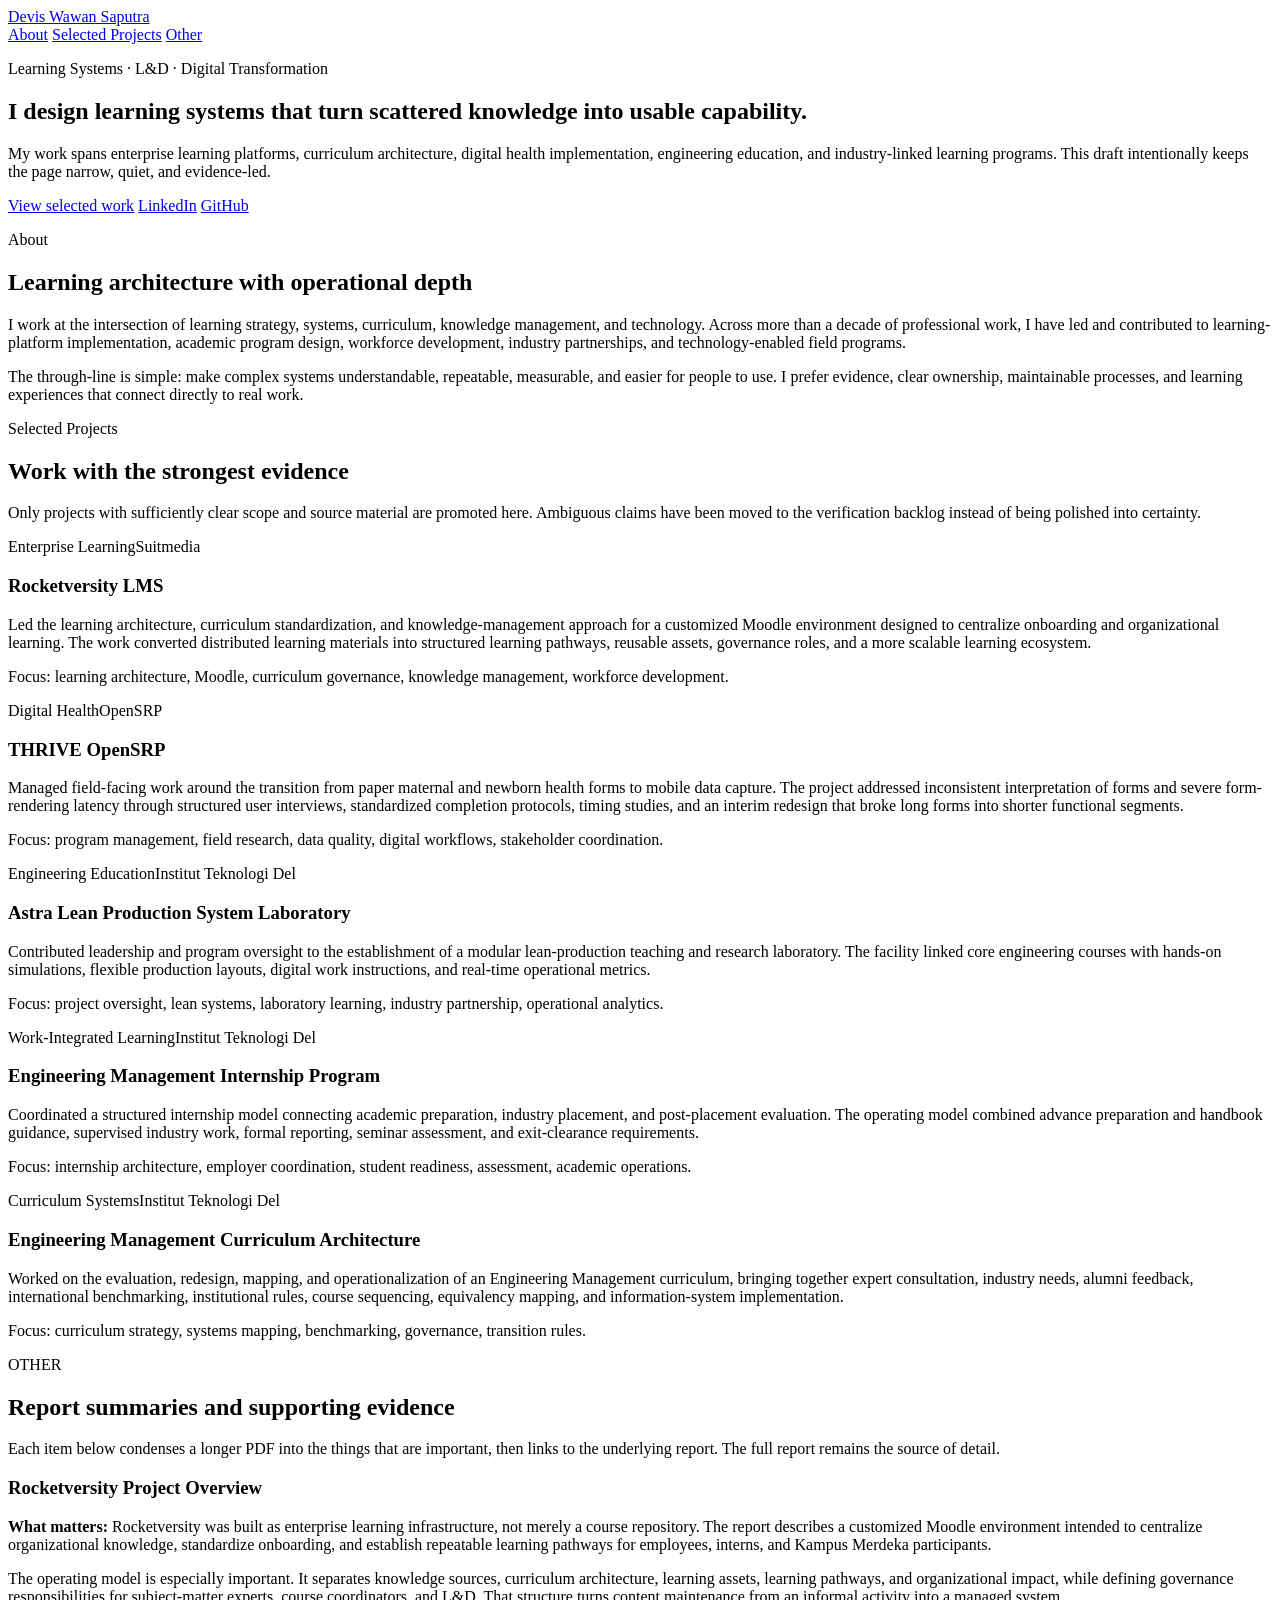
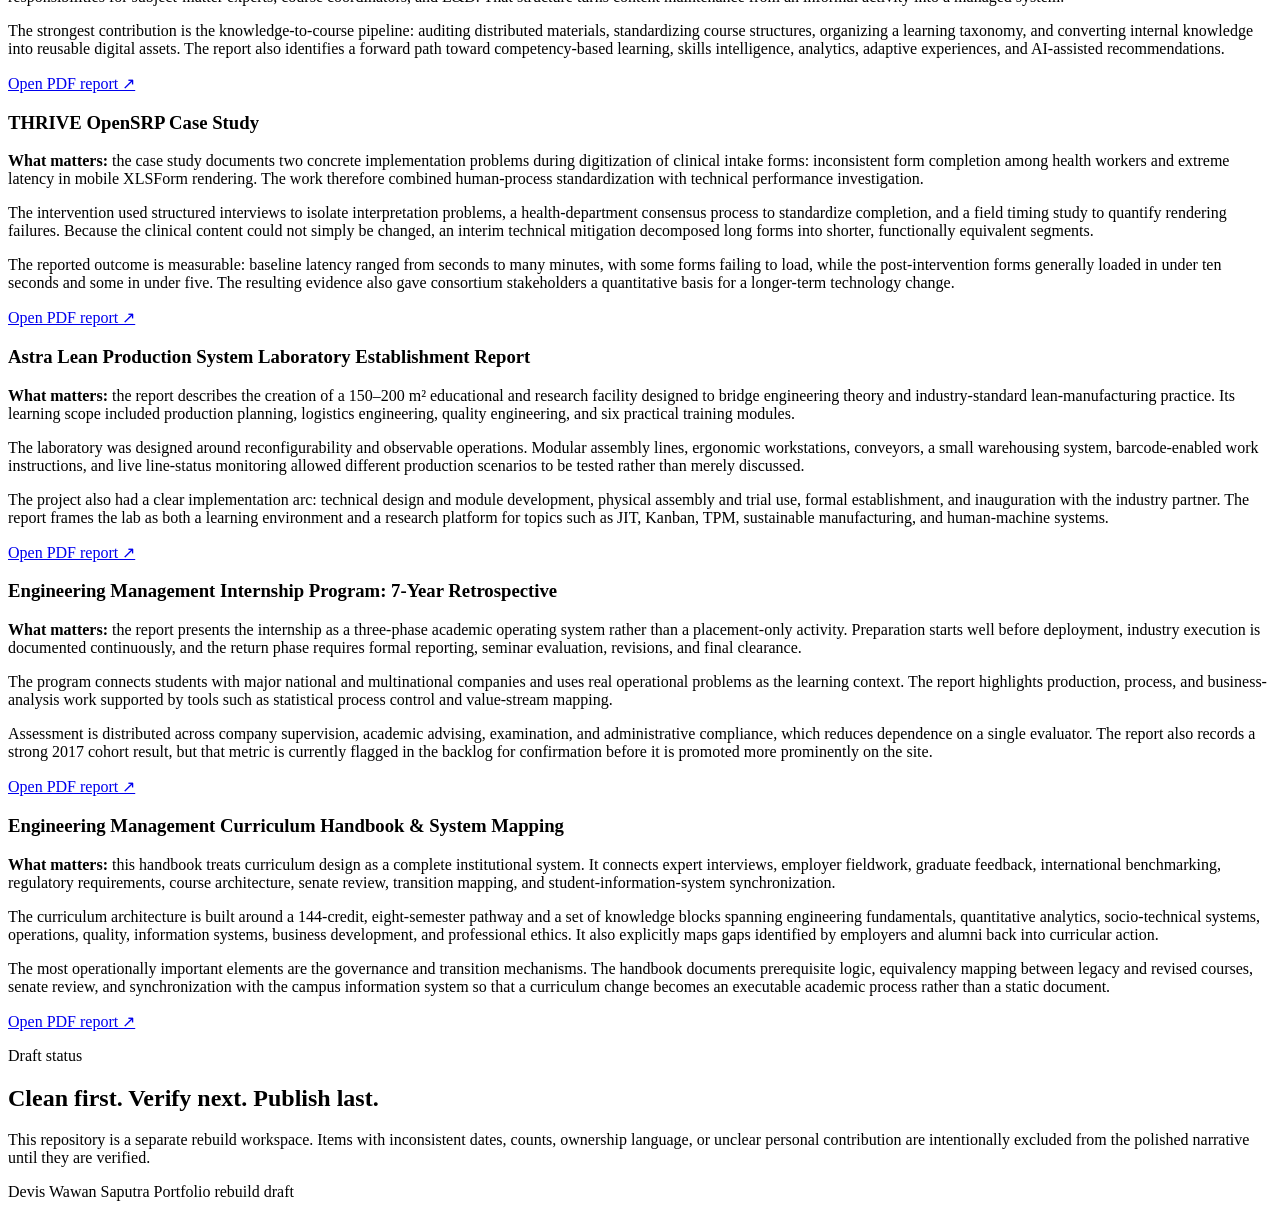
==== index.html @ 16dce96d "Build separate clean portfolio draft from Google Site" ====
<!doctype html>
<html lang="en">
<head>
  <meta charset="utf-8">
  <meta name="viewport" content="width=device-width, initial-scale=1">
  <meta name="description" content="Devis Wawan Saputra — Learning Systems, L&D, digital learning, and engineering education portfolio.">
  <title>Devis Wawan Saputra | Portfolio Draft</title>
  <link rel="stylesheet" href="styles.css">
</head>
<body>
  <header class="site-header">
    <div class="shell header-inner">
      <a class="brand" href="#top">Devis Wawan Saputra</a>
      <nav aria-label="Primary navigation">
        <a href="#about">About</a>
        <a href="#projects">Selected Projects</a>
        <a href="#other">Other</a>
      </nav>
    </div>
  </header>

  <main id="top" class="shell">
    <section class="hero" aria-labelledby="hero-title">
      <p class="eyebrow">Learning Systems · L&D · Digital Transformation</p>
      <h1 id="hero-title">I design learning systems that turn scattered knowledge into usable capability.</h1>
      <p class="lede">My work spans enterprise learning platforms, curriculum architecture, digital health implementation, engineering education, and industry-linked learning programs. This draft intentionally keeps the page narrow, quiet, and evidence-led.</p>
      <div class="actions">
        <a class="button primary" href="#projects">View selected work</a>
        <a class="button" href="https://www.linkedin.com/in/devissaputra" target="_blank" rel="noreferrer">LinkedIn</a>
        <a class="button" href="https://github.com/devissaputra" target="_blank" rel="noreferrer">GitHub</a>
      </div>
    </section>

    <section id="about" class="section" aria-labelledby="about-title">
      <div class="section-heading">
        <p class="eyebrow">About</p>
        <h2 id="about-title">Learning architecture with operational depth</h2>
      </div>
      <p>I work at the intersection of learning strategy, systems, curriculum, knowledge management, and technology. Across more than a decade of professional work, I have led and contributed to learning-platform implementation, academic program design, workforce development, industry partnerships, and technology-enabled field programs.</p>
      <p>The through-line is simple: make complex systems understandable, repeatable, measurable, and easier for people to use. I prefer evidence, clear ownership, maintainable processes, and learning experiences that connect directly to real work.</p>
    </section>

    <section id="projects" class="section" aria-labelledby="projects-title">
      <div class="section-heading">
        <p class="eyebrow">Selected Projects</p>
        <h2 id="projects-title">Work with the strongest evidence</h2>
        <p>Only projects with sufficiently clear scope and source material are promoted here. Ambiguous claims have been moved to the verification backlog instead of being polished into certainty.</p>
      </div>

      <article class="project">
        <div class="project-topline"><span>Enterprise Learning</span><span>Suitmedia</span></div>
        <h3>Rocketversity LMS</h3>
        <p>Led the learning architecture, curriculum standardization, and knowledge-management approach for a customized Moodle environment designed to centralize onboarding and organizational learning. The work converted distributed learning materials into structured learning pathways, reusable assets, governance roles, and a more scalable learning ecosystem.</p>
        <p class="project-meta">Focus: learning architecture, Moodle, curriculum governance, knowledge management, workforce development.</p>
      </article>

      <article class="project">
        <div class="project-topline"><span>Digital Health</span><span>OpenSRP</span></div>
        <h3>THRIVE OpenSRP</h3>
        <p>Managed field-facing work around the transition from paper maternal and newborn health forms to mobile data capture. The project addressed inconsistent interpretation of forms and severe form-rendering latency through structured user interviews, standardized completion protocols, timing studies, and an interim redesign that broke long forms into shorter functional segments.</p>
        <p class="project-meta">Focus: program management, field research, data quality, digital workflows, stakeholder coordination.</p>
      </article>

      <article class="project">
        <div class="project-topline"><span>Engineering Education</span><span>Institut Teknologi Del</span></div>
        <h3>Astra Lean Production System Laboratory</h3>
        <p>Contributed leadership and program oversight to the establishment of a modular lean-production teaching and research laboratory. The facility linked core engineering courses with hands-on simulations, flexible production layouts, digital work instructions, and real-time operational metrics.</p>
        <p class="project-meta">Focus: project oversight, lean systems, laboratory learning, industry partnership, operational analytics.</p>
      </article>

      <article class="project">
        <div class="project-topline"><span>Work-Integrated Learning</span><span>Institut Teknologi Del</span></div>
        <h3>Engineering Management Internship Program</h3>
        <p>Coordinated a structured internship model connecting academic preparation, industry placement, and post-placement evaluation. The operating model combined advance preparation and handbook guidance, supervised industry work, formal reporting, seminar assessment, and exit-clearance requirements.</p>
        <p class="project-meta">Focus: internship architecture, employer coordination, student readiness, assessment, academic operations.</p>
      </article>

      <article class="project">
        <div class="project-topline"><span>Curriculum Systems</span><span>Institut Teknologi Del</span></div>
        <h3>Engineering Management Curriculum Architecture</h3>
        <p>Worked on the evaluation, redesign, mapping, and operationalization of an Engineering Management curriculum, bringing together expert consultation, industry needs, alumni feedback, international benchmarking, institutional rules, course sequencing, equivalency mapping, and information-system implementation.</p>
        <p class="project-meta">Focus: curriculum strategy, systems mapping, benchmarking, governance, transition rules.</p>
      </article>
    </section>

    <section id="other" class="section" aria-labelledby="other-title">
      <div class="section-heading">
        <p class="eyebrow">OTHER</p>
        <h2 id="other-title">Report summaries and supporting evidence</h2>
        <p>Each item below condenses a longer PDF into the things that are important, then links to the underlying report. The full report remains the source of detail.</p>
      </div>

      <article class="report-summary">
        <h3>Rocketversity Project Overview</h3>
        <p><strong>What matters:</strong> Rocketversity was built as enterprise learning infrastructure, not merely a course repository. The report describes a customized Moodle environment intended to centralize organizational knowledge, standardize onboarding, and establish repeatable learning pathways for employees, interns, and Kampus Merdeka participants.</p>
        <p>The operating model is especially important. It separates knowledge sources, curriculum architecture, learning assets, learning pathways, and organizational impact, while defining governance responsibilities for subject-matter experts, course coordinators, and L&D. That structure turns content maintenance from an informal activity into a managed system.</p>
        <p>The strongest contribution is the knowledge-to-course pipeline: auditing distributed materials, standardizing course structures, organizing a learning taxonomy, and converting internal knowledge into reusable digital assets. The report also identifies a forward path toward competency-based learning, skills intelligence, analytics, adaptive experiences, and AI-assisted recommendations.</p>
        <a class="report-link" href="https://drive.google.com/file/d/19_R5O1oztbN3Sq0pcARFlooRjBiYVbO0/view" target="_blank" rel="noreferrer">Open PDF report ↗</a>
      </article>

      <article class="report-summary">
        <h3>THRIVE OpenSRP Case Study</h3>
        <p><strong>What matters:</strong> the case study documents two concrete implementation problems during digitization of clinical intake forms: inconsistent form completion among health workers and extreme latency in mobile XLSForm rendering. The work therefore combined human-process standardization with technical performance investigation.</p>
        <p>The intervention used structured interviews to isolate interpretation problems, a health-department consensus process to standardize completion, and a field timing study to quantify rendering failures. Because the clinical content could not simply be changed, an interim technical mitigation decomposed long forms into shorter, functionally equivalent segments.</p>
        <p>The reported outcome is measurable: baseline latency ranged from seconds to many minutes, with some forms failing to load, while the post-intervention forms generally loaded in under ten seconds and some in under five. The resulting evidence also gave consortium stakeholders a quantitative basis for a longer-term technology change.</p>
        <a class="report-link" href="https://drive.google.com/file/d/1YyNdGsZGbIhGNfyKA2vTUmphHXVsy6lV/view" target="_blank" rel="noreferrer">Open PDF report ↗</a>
      </article>

      <article class="report-summary">
        <h3>Astra Lean Production System Laboratory Establishment Report</h3>
        <p><strong>What matters:</strong> the report describes the creation of a 150–200 m² educational and research facility designed to bridge engineering theory and industry-standard lean-manufacturing practice. Its learning scope included production planning, logistics engineering, quality engineering, and six practical training modules.</p>
        <p>The laboratory was designed around reconfigurability and observable operations. Modular assembly lines, ergonomic workstations, conveyors, a small warehousing system, barcode-enabled work instructions, and live line-status monitoring allowed different production scenarios to be tested rather than merely discussed.</p>
        <p>The project also had a clear implementation arc: technical design and module development, physical assembly and trial use, formal establishment, and inauguration with the industry partner. The report frames the lab as both a learning environment and a research platform for topics such as JIT, Kanban, TPM, sustainable manufacturing, and human-machine systems.</p>
        <a class="report-link" href="https://drive.google.com/file/d/157Pbs7OQe7uEzQhy757PkUBCkHvA1686/view" target="_blank" rel="noreferrer">Open PDF report ↗</a>
      </article>

      <article class="report-summary">
        <h3>Engineering Management Internship Program: 7-Year Retrospective</h3>
        <p><strong>What matters:</strong> the report presents the internship as a three-phase academic operating system rather than a placement-only activity. Preparation starts well before deployment, industry execution is documented continuously, and the return phase requires formal reporting, seminar evaluation, revisions, and final clearance.</p>
        <p>The program connects students with major national and multinational companies and uses real operational problems as the learning context. The report highlights production, process, and business-analysis work supported by tools such as statistical process control and value-stream mapping.</p>
        <p>Assessment is distributed across company supervision, academic advising, examination, and administrative compliance, which reduces dependence on a single evaluator. The report also records a strong 2017 cohort result, but that metric is currently flagged in the backlog for confirmation before it is promoted more prominently on the site.</p>
        <a class="report-link" href="https://drive.google.com/file/d/1AXgrlG5-Ws0DGHlbK_pQwgeyhYYtAc3d/view" target="_blank" rel="noreferrer">Open PDF report ↗</a>
      </article>

      <article class="report-summary">
        <h3>Engineering Management Curriculum Handbook & System Mapping</h3>
        <p><strong>What matters:</strong> this handbook treats curriculum design as a complete institutional system. It connects expert interviews, employer fieldwork, graduate feedback, international benchmarking, regulatory requirements, course architecture, senate review, transition mapping, and student-information-system synchronization.</p>
        <p>The curriculum architecture is built around a 144-credit, eight-semester pathway and a set of knowledge blocks spanning engineering fundamentals, quantitative analytics, socio-technical systems, operations, quality, information systems, business development, and professional ethics. It also explicitly maps gaps identified by employers and alumni back into curricular action.</p>
        <p>The most operationally important elements are the governance and transition mechanisms. The handbook documents prerequisite logic, equivalency mapping between legacy and revised courses, senate review, and synchronization with the campus information system so that a curriculum change becomes an executable academic process rather than a static document.</p>
        <a class="report-link" href="https://drive.google.com/file/d/12o1Du0t36efCUSlvBibDKIlQUfqa9xKt/view" target="_blank" rel="noreferrer">Open PDF report ↗</a>
      </article>
    </section>

    <section class="section closing" aria-labelledby="closing-title">
      <p class="eyebrow">Draft status</p>
      <h2 id="closing-title">Clean first. Verify next. Publish last.</h2>
      <p>This repository is a separate rebuild workspace. Items with inconsistent dates, counts, ownership language, or unclear personal contribution are intentionally excluded from the polished narrative until they are verified.</p>
    </section>
  </main>

  <footer class="site-footer">
    <div class="shell footer-inner">
      <span>Devis Wawan Saputra</span>
      <span>Portfolio rebuild draft</span>
    </div>
  </footer>
</body>
</html>
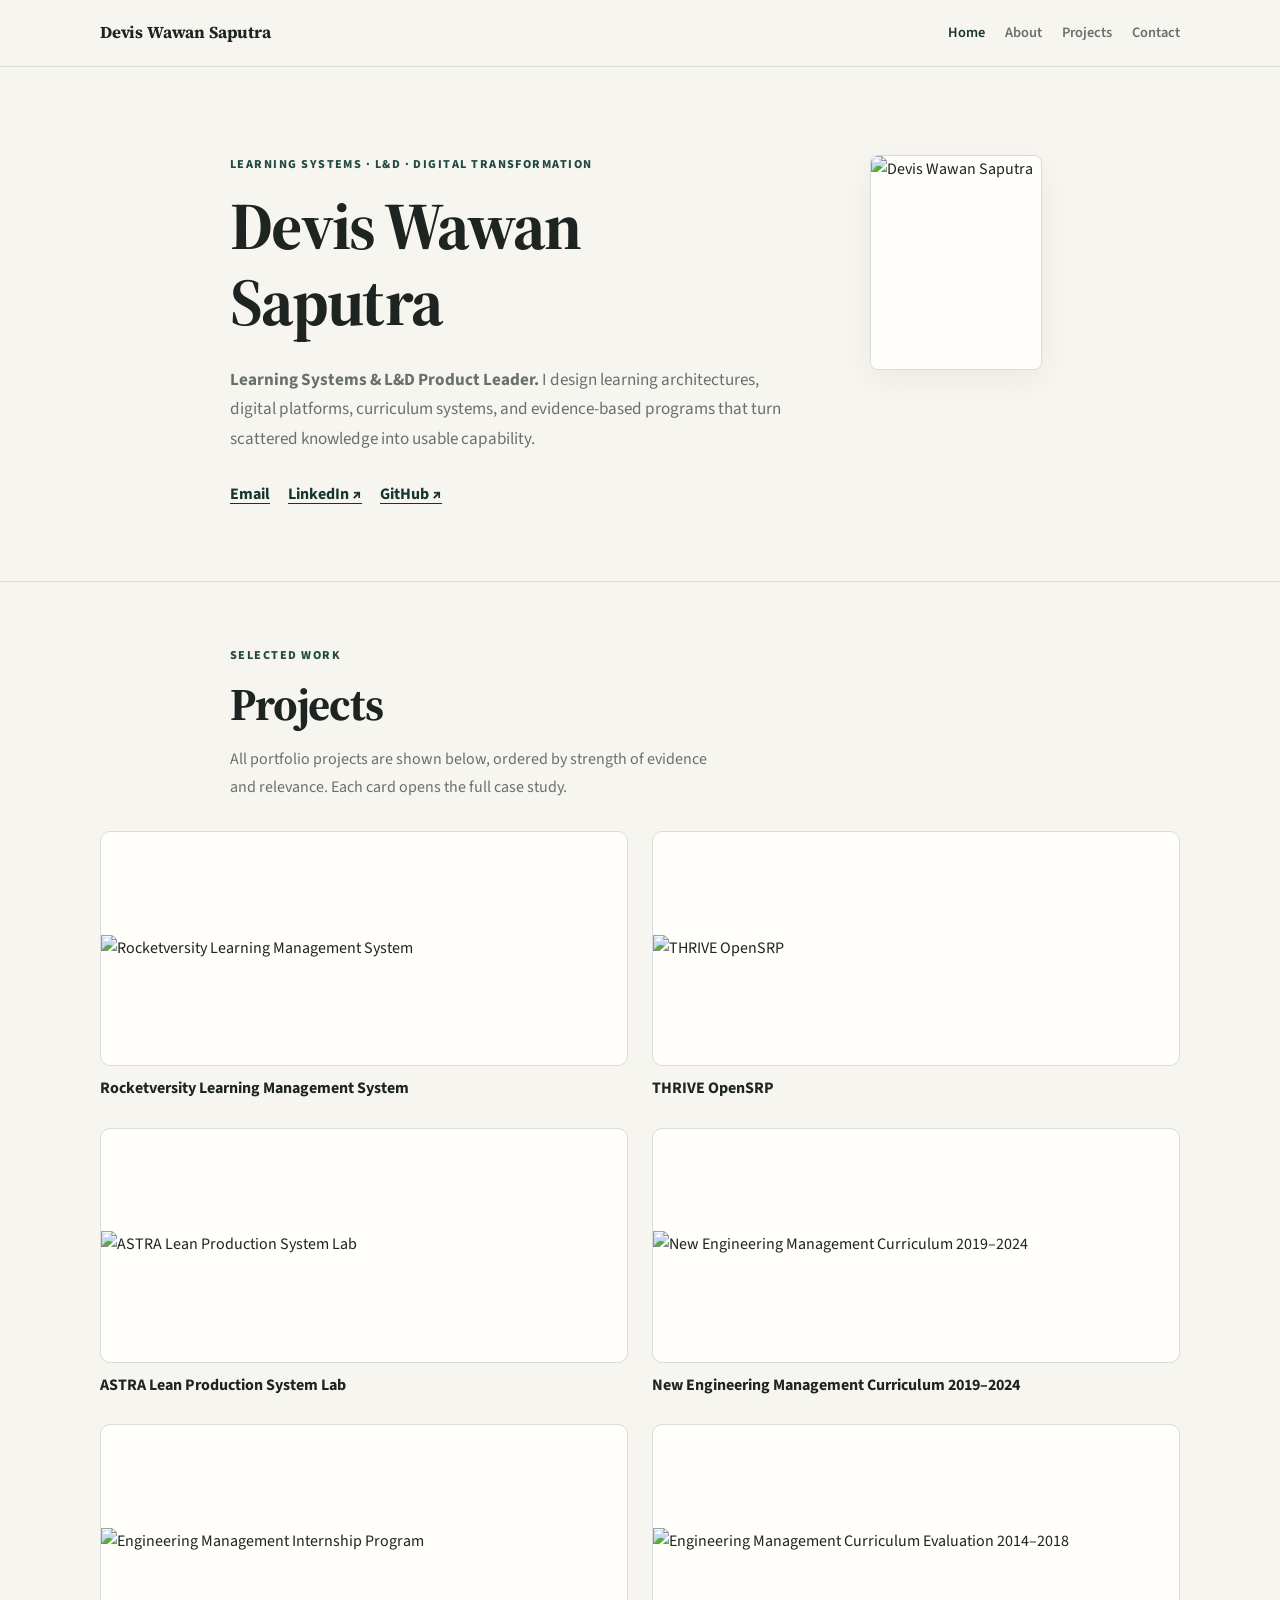
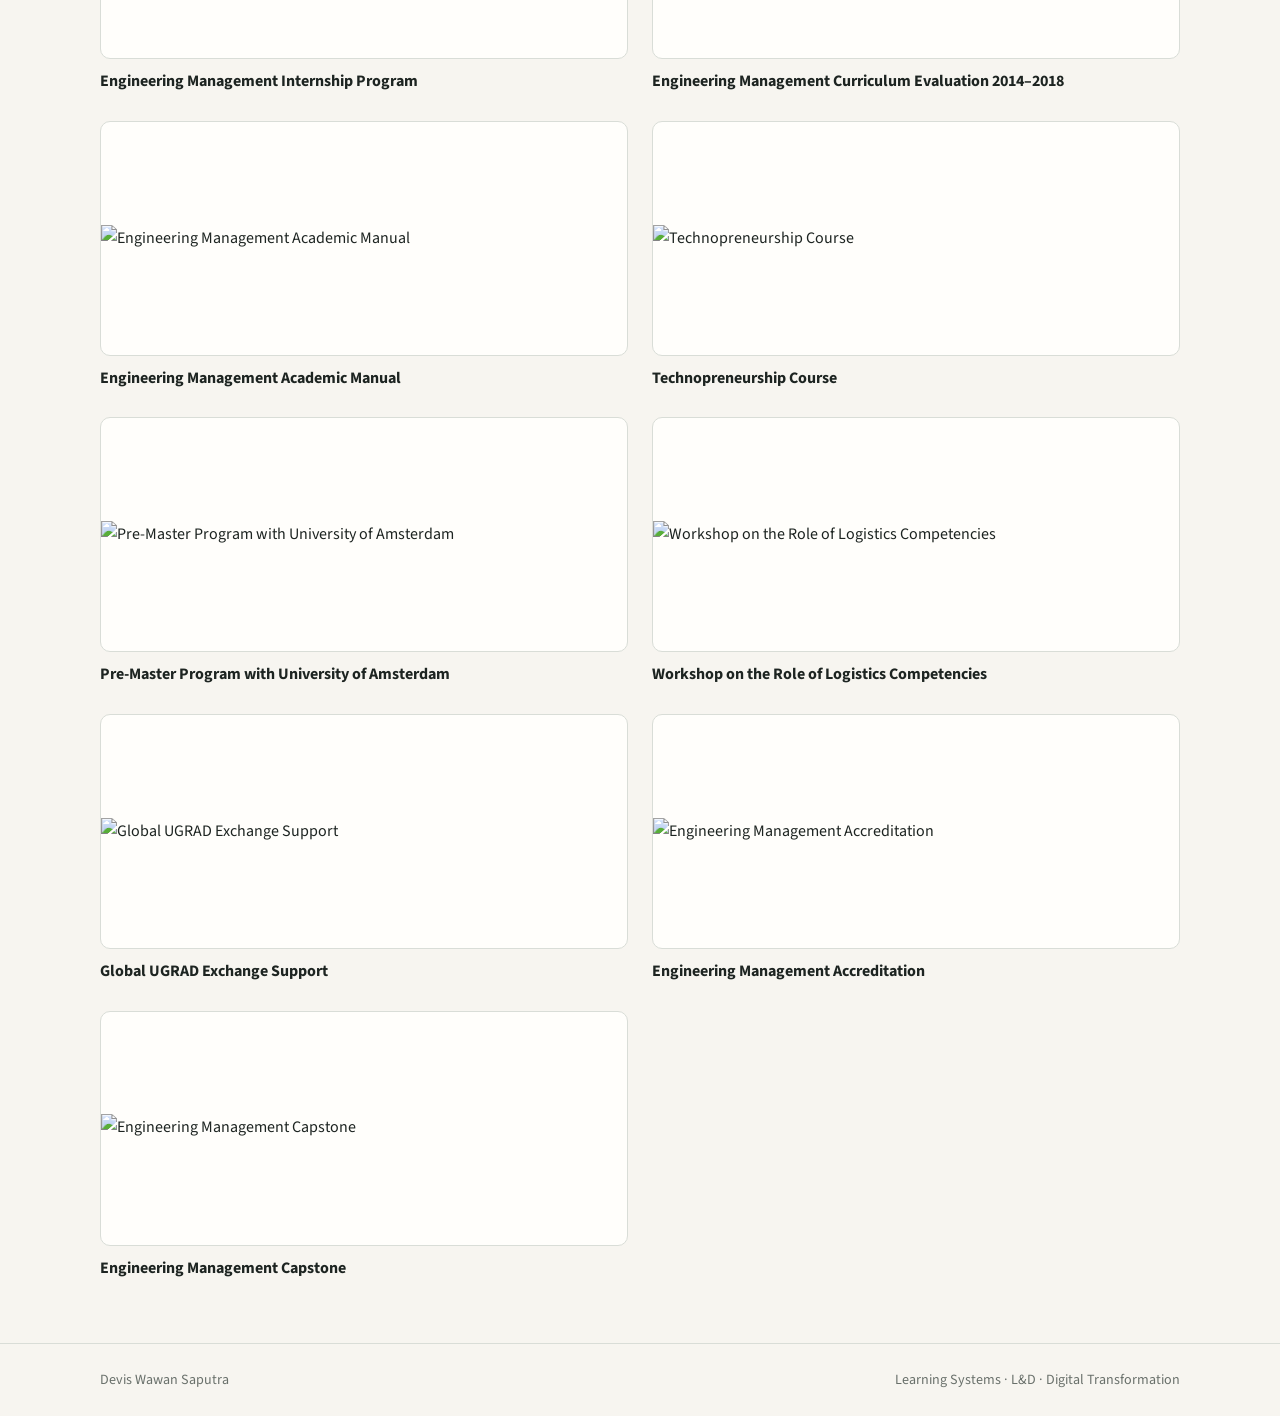
==== commit 03659ae4: "Rebuild homepage for academic professional portfolio" ====
--- a/index.html
+++ b/index.html
@@ -3,145 +3,60 @@
 <head>
   <meta charset="utf-8">
   <meta name="viewport" content="width=device-width, initial-scale=1">
-  <meta name="description" content="Devis Wawan Saputra — Learning Systems, L&D, digital learning, and engineering education portfolio.">
-  <title>Devis Wawan Saputra | Portfolio Draft</title>
+  <meta name="description" content="Portfolio of Devis Wawan Saputra, Learning Systems and L&D Product Leader working across learning architecture, digital learning, curriculum systems, and technology-enabled programs.">
+  <title>Devis Wawan Saputra | Learning Systems & L&D Product Leader</title>
+  <link rel="preconnect" href="https://fonts.googleapis.com">
+  <link rel="preconnect" href="https://fonts.gstatic.com" crossorigin>
+  <link href="https://fonts.googleapis.com/css2?family=Source+Sans+3:wght@400;600;700;800&family=Source+Serif+4:opsz,wght@8..60,600;8..60,700&display=swap" rel="stylesheet">
   <link rel="stylesheet" href="styles.css">
+  <script src="projects.js" defer></script>
 </head>
 <body>
   <header class="site-header">
-    <div class="shell header-inner">
-      <a class="brand" href="#top">Devis Wawan Saputra</a>
+    <div class="shell-wide header-inner">
+      <a class="brand" href="index.html">Devis Wawan Saputra</a>
       <nav aria-label="Primary navigation">
-        <a href="#about">About</a>
-        <a href="#projects">Selected Projects</a>
-        <a href="#other">Other</a>
+        <a href="index.html" aria-current="page">Home</a>
+        <a href="about.html">About</a>
+        <a href="projects.html">Projects</a>
+        <a href="contact.html">Contact</a>
       </nav>
     </div>
   </header>
 
-  <main id="top" class="shell">
-    <section class="hero" aria-labelledby="hero-title">
-      <p class="eyebrow">Learning Systems · L&D · Digital Transformation</p>
-      <h1 id="hero-title">I design learning systems that turn scattered knowledge into usable capability.</h1>
-      <p class="lede">My work spans enterprise learning platforms, curriculum architecture, digital health implementation, engineering education, and industry-linked learning programs. This draft intentionally keeps the page narrow, quiet, and evidence-led.</p>
-      <div class="actions">
-        <a class="button primary" href="#projects">View selected work</a>
-        <a class="button" href="https://www.linkedin.com/in/devissaputra" target="_blank" rel="noreferrer">LinkedIn</a>
-        <a class="button" href="https://github.com/devissaputra" target="_blank" rel="noreferrer">GitHub</a>
+  <main>
+    <section class="hero shell">
+      <div class="hero-grid">
+        <div>
+          <p class="eyebrow">Learning Systems · L&D · Digital Transformation</p>
+          <h1>Devis Wawan Saputra</h1>
+          <p class="lede"><strong>Learning Systems & L&D Product Leader.</strong> I design learning architectures, digital platforms, curriculum systems, and evidence-based programs that turn scattered knowledge into usable capability.</p>
+          <div class="inline-links">
+            <a href="mailto:devis.saputra@gmail.com">Email</a>
+            <a href="https://www.linkedin.com/in/devissaputra" target="_blank" rel="noreferrer">LinkedIn ↗</a>
+            <a href="https://github.com/devissaputra" target="_blank" rel="noreferrer">GitHub ↗</a>
+          </div>
+        </div>
+        <img class="headshot" src="https://sites.google.com/sitesv-images-rt/[base64]w800" alt="Devis Wawan Saputra" decoding="async">
       </div>
     </section>
 
-    <section id="about" class="section" aria-labelledby="about-title">
-      <div class="section-heading">
-        <p class="eyebrow">About</p>
-        <h2 id="about-title">Learning architecture with operational depth</h2>
+    <section class="section">
+      <div class="shell">
+        <div class="section-heading">
+          <p class="eyebrow">Selected work</p>
+          <h2>Projects</h2>
+          <p>All portfolio projects are shown below, ordered by strength of evidence and relevance. Each card opens the full case study.</p>
+        </div>
       </div>
-      <p>I work at the intersection of learning strategy, systems, curriculum, knowledge management, and technology. Across more than a decade of professional work, I have led and contributed to learning-platform implementation, academic program design, workforce development, industry partnerships, and technology-enabled field programs.</p>
-      <p>The through-line is simple: make complex systems understandable, repeatable, measurable, and easier for people to use. I prefer evidence, clear ownership, maintainable processes, and learning experiences that connect directly to real work.</p>
-    </section>
-
-    <section id="projects" class="section" aria-labelledby="projects-title">
-      <div class="section-heading">
-        <p class="eyebrow">Selected Projects</p>
-        <h2 id="projects-title">Work with the strongest evidence</h2>
-        <p>Only projects with sufficiently clear scope and source material are promoted here. Ambiguous claims have been moved to the verification backlog instead of being polished into certainty.</p>
-      </div>
-
-      <article class="project">
-        <div class="project-topline"><span>Enterprise Learning</span><span>Suitmedia</span></div>
-        <h3>Rocketversity LMS</h3>
-        <p>Led the learning architecture, curriculum standardization, and knowledge-management approach for a customized Moodle environment designed to centralize onboarding and organizational learning. The work converted distributed learning materials into structured learning pathways, reusable assets, governance roles, and a more scalable learning ecosystem.</p>
-        <p class="project-meta">Focus: learning architecture, Moodle, curriculum governance, knowledge management, workforce development.</p>
-      </article>
-
-      <article class="project">
-        <div class="project-topline"><span>Digital Health</span><span>OpenSRP</span></div>
-        <h3>THRIVE OpenSRP</h3>
-        <p>Managed field-facing work around the transition from paper maternal and newborn health forms to mobile data capture. The project addressed inconsistent interpretation of forms and severe form-rendering latency through structured user interviews, standardized completion protocols, timing studies, and an interim redesign that broke long forms into shorter functional segments.</p>
-        <p class="project-meta">Focus: program management, field research, data quality, digital workflows, stakeholder coordination.</p>
-      </article>
-
-      <article class="project">
-        <div class="project-topline"><span>Engineering Education</span><span>Institut Teknologi Del</span></div>
-        <h3>Astra Lean Production System Laboratory</h3>
-        <p>Contributed leadership and program oversight to the establishment of a modular lean-production teaching and research laboratory. The facility linked core engineering courses with hands-on simulations, flexible production layouts, digital work instructions, and real-time operational metrics.</p>
-        <p class="project-meta">Focus: project oversight, lean systems, laboratory learning, industry partnership, operational analytics.</p>
-      </article>
-
-      <article class="project">
-        <div class="project-topline"><span>Work-Integrated Learning</span><span>Institut Teknologi Del</span></div>
-        <h3>Engineering Management Internship Program</h3>
-        <p>Coordinated a structured internship model connecting academic preparation, industry placement, and post-placement evaluation. The operating model combined advance preparation and handbook guidance, supervised industry work, formal reporting, seminar assessment, and exit-clearance requirements.</p>
-        <p class="project-meta">Focus: internship architecture, employer coordination, student readiness, assessment, academic operations.</p>
-      </article>
-
-      <article class="project">
-        <div class="project-topline"><span>Curriculum Systems</span><span>Institut Teknologi Del</span></div>
-        <h3>Engineering Management Curriculum Architecture</h3>
-        <p>Worked on the evaluation, redesign, mapping, and operationalization of an Engineering Management curriculum, bringing together expert consultation, industry needs, alumni feedback, international benchmarking, institutional rules, course sequencing, equivalency mapping, and information-system implementation.</p>
-        <p class="project-meta">Focus: curriculum strategy, systems mapping, benchmarking, governance, transition rules.</p>
-      </article>
-    </section>
-
-    <section id="other" class="section" aria-labelledby="other-title">
-      <div class="section-heading">
-        <p class="eyebrow">OTHER</p>
-        <h2 id="other-title">Report summaries and supporting evidence</h2>
-        <p>Each item below condenses a longer PDF into the things that are important, then links to the underlying report. The full report remains the source of detail.</p>
-      </div>
-
-      <article class="report-summary">
-        <h3>Rocketversity Project Overview</h3>
-        <p><strong>What matters:</strong> Rocketversity was built as enterprise learning infrastructure, not merely a course repository. The report describes a customized Moodle environment intended to centralize organizational knowledge, standardize onboarding, and establish repeatable learning pathways for employees, interns, and Kampus Merdeka participants.</p>
-        <p>The operating model is especially important. It separates knowledge sources, curriculum architecture, learning assets, learning pathways, and organizational impact, while defining governance responsibilities for subject-matter experts, course coordinators, and L&D. That structure turns content maintenance from an informal activity into a managed system.</p>
-        <p>The strongest contribution is the knowledge-to-course pipeline: auditing distributed materials, standardizing course structures, organizing a learning taxonomy, and converting internal knowledge into reusable digital assets. The report also identifies a forward path toward competency-based learning, skills intelligence, analytics, adaptive experiences, and AI-assisted recommendations.</p>
-        <a class="report-link" href="https://drive.google.com/file/d/19_R5O1oztbN3Sq0pcARFlooRjBiYVbO0/view" target="_blank" rel="noreferrer">Open PDF report ↗</a>
-      </article>
-
-      <article class="report-summary">
-        <h3>THRIVE OpenSRP Case Study</h3>
-        <p><strong>What matters:</strong> the case study documents two concrete implementation problems during digitization of clinical intake forms: inconsistent form completion among health workers and extreme latency in mobile XLSForm rendering. The work therefore combined human-process standardization with technical performance investigation.</p>
-        <p>The intervention used structured interviews to isolate interpretation problems, a health-department consensus process to standardize completion, and a field timing study to quantify rendering failures. Because the clinical content could not simply be changed, an interim technical mitigation decomposed long forms into shorter, functionally equivalent segments.</p>
-        <p>The reported outcome is measurable: baseline latency ranged from seconds to many minutes, with some forms failing to load, while the post-intervention forms generally loaded in under ten seconds and some in under five. The resulting evidence also gave consortium stakeholders a quantitative basis for a longer-term technology change.</p>
-        <a class="report-link" href="https://drive.google.com/file/d/1YyNdGsZGbIhGNfyKA2vTUmphHXVsy6lV/view" target="_blank" rel="noreferrer">Open PDF report ↗</a>
-      </article>
-
-      <article class="report-summary">
-        <h3>Astra Lean Production System Laboratory Establishment Report</h3>
-        <p><strong>What matters:</strong> the report describes the creation of a 150–200 m² educational and research facility designed to bridge engineering theory and industry-standard lean-manufacturing practice. Its learning scope included production planning, logistics engineering, quality engineering, and six practical training modules.</p>
-        <p>The laboratory was designed around reconfigurability and observable operations. Modular assembly lines, ergonomic workstations, conveyors, a small warehousing system, barcode-enabled work instructions, and live line-status monitoring allowed different production scenarios to be tested rather than merely discussed.</p>
-        <p>The project also had a clear implementation arc: technical design and module development, physical assembly and trial use, formal establishment, and inauguration with the industry partner. The report frames the lab as both a learning environment and a research platform for topics such as JIT, Kanban, TPM, sustainable manufacturing, and human-machine systems.</p>
-        <a class="report-link" href="https://drive.google.com/file/d/157Pbs7OQe7uEzQhy757PkUBCkHvA1686/view" target="_blank" rel="noreferrer">Open PDF report ↗</a>
-      </article>
-
-      <article class="report-summary">
-        <h3>Engineering Management Internship Program: 7-Year Retrospective</h3>
-        <p><strong>What matters:</strong> the report presents the internship as a three-phase academic operating system rather than a placement-only activity. Preparation starts well before deployment, industry execution is documented continuously, and the return phase requires formal reporting, seminar evaluation, revisions, and final clearance.</p>
-        <p>The program connects students with major national and multinational companies and uses real operational problems as the learning context. The report highlights production, process, and business-analysis work supported by tools such as statistical process control and value-stream mapping.</p>
-        <p>Assessment is distributed across company supervision, academic advising, examination, and administrative compliance, which reduces dependence on a single evaluator. The report also records a strong 2017 cohort result, but that metric is currently flagged in the backlog for confirmation before it is promoted more prominently on the site.</p>
-        <a class="report-link" href="https://drive.google.com/file/d/1AXgrlG5-Ws0DGHlbK_pQwgeyhYYtAc3d/view" target="_blank" rel="noreferrer">Open PDF report ↗</a>
-      </article>
-
-      <article class="report-summary">
-        <h3>Engineering Management Curriculum Handbook & System Mapping</h3>
-        <p><strong>What matters:</strong> this handbook treats curriculum design as a complete institutional system. It connects expert interviews, employer fieldwork, graduate feedback, international benchmarking, regulatory requirements, course architecture, senate review, transition mapping, and student-information-system synchronization.</p>
-        <p>The curriculum architecture is built around a 144-credit, eight-semester pathway and a set of knowledge blocks spanning engineering fundamentals, quantitative analytics, socio-technical systems, operations, quality, information systems, business development, and professional ethics. It also explicitly maps gaps identified by employers and alumni back into curricular action.</p>
-        <p>The most operationally important elements are the governance and transition mechanisms. The handbook documents prerequisite logic, equivalency mapping between legacy and revised courses, senate review, and synchronization with the campus information system so that a curriculum change becomes an executable academic process rather than a static document.</p>
-        <a class="report-link" href="https://drive.google.com/file/d/12o1Du0t36efCUSlvBibDKIlQUfqa9xKt/view" target="_blank" rel="noreferrer">Open PDF report ↗</a>
-      </article>
-    </section>
-
-    <section class="section closing" aria-labelledby="closing-title">
-      <p class="eyebrow">Draft status</p>
-      <h2 id="closing-title">Clean first. Verify next. Publish last.</h2>
-      <p>This repository is a separate rebuild workspace. Items with inconsistent dates, counts, ownership language, or unclear personal contribution are intentionally excluded from the polished narrative until they are verified.</p>
+      <div class="shell-wide project-grid" data-project-grid></div>
     </section>
   </main>
 
   <footer class="site-footer">
-    <div class="shell footer-inner">
+    <div class="shell-wide footer-inner">
       <span>Devis Wawan Saputra</span>
-      <span>Portfolio rebuild draft</span>
+      <span>Learning Systems · L&D · Digital Transformation</span>
     </div>
   </footer>
 </body>
--- a/styles.css
+++ b/styles.css
@@ -0,0 +1,291 @@
+:root {
+  --bg: #f7f5f0;
+  --surface: #fffefb;
+  --text: #1d2421;
+  --muted: #69706b;
+  --line: #d9ddd7;
+  --accent: #244b43;
+  --accent-soft: #e8eeeb;
+  --accent-dark: #17352f;
+  --max: 820px;
+  --wide: 1080px;
+  --radius: 10px;
+  --shadow: 0 10px 30px rgba(26, 39, 34, .055);
+}
+
+* { box-sizing: border-box; }
+html { scroll-behavior: smooth; }
+body {
+  margin: 0;
+  background: var(--bg);
+  color: var(--text);
+  font-family: "Source Sans 3", Inter, ui-sans-serif, system-ui, -apple-system, BlinkMacSystemFont, "Segoe UI", sans-serif;
+  line-height: 1.72;
+  -webkit-font-smoothing: antialiased;
+}
+img { max-width: 100%; height: auto; }
+a { color: inherit; }
+.shell { width: min(calc(100% - 36px), var(--max)); margin: 0 auto; }
+.shell-wide { width: min(calc(100% - 36px), var(--wide)); margin: 0 auto; }
+
+.site-header {
+  position: sticky;
+  top: 0;
+  z-index: 20;
+  border-bottom: 1px solid rgba(217, 221, 215, .92);
+  background: rgba(247, 245, 240, .94);
+  backdrop-filter: blur(14px);
+}
+.header-inner,
+.footer-inner {
+  min-height: 66px;
+  display: flex;
+  align-items: center;
+  justify-content: space-between;
+  gap: 22px;
+}
+.brand {
+  font-family: "Source Serif 4", Georgia, serif;
+  font-size: 1.05rem;
+  font-weight: 700;
+  text-decoration: none;
+  letter-spacing: -.01em;
+}
+nav { display: flex; gap: 20px; flex-wrap: wrap; }
+nav a {
+  color: var(--muted);
+  font-size: .9rem;
+  font-weight: 600;
+  text-decoration: none;
+}
+nav a:hover,
+nav a[aria-current="page"] { color: var(--accent-dark); }
+
+main { min-height: 72vh; }
+.hero { padding: 88px 0 72px; }
+.hero-grid {
+  display: grid;
+  grid-template-columns: minmax(0, 1fr) 180px;
+  gap: 46px;
+  align-items: start;
+}
+.headshot {
+  width: 172px;
+  aspect-ratio: 4 / 5;
+  object-fit: cover;
+  border-radius: 8px;
+  border: 1px solid var(--line);
+  background: var(--surface);
+  box-shadow: var(--shadow);
+}
+.eyebrow {
+  margin: 0 0 12px;
+  color: var(--accent);
+  font-size: .76rem;
+  font-weight: 800;
+  letter-spacing: .12em;
+  text-transform: uppercase;
+}
+h1, h2, h3 {
+  font-family: "Source Serif 4", Georgia, "Times New Roman", serif;
+  line-height: 1.13;
+  letter-spacing: -.025em;
+}
+h1 { margin: 0; font-size: clamp(2.35rem, 6vw, 4.2rem); max-width: 15ch; }
+h2 { margin: 0; font-size: clamp(1.9rem, 4.2vw, 2.85rem); }
+h3 { margin: 0; font-size: clamp(1.2rem, 2.6vw, 1.62rem); }
+.lede {
+  max-width: 62ch;
+  margin: 25px 0 0;
+  color: var(--muted);
+  font-size: 1.07rem;
+}
+.inline-links,
+.actions {
+  display: flex;
+  flex-wrap: wrap;
+  gap: 10px 18px;
+  margin-top: 28px;
+}
+.inline-links a,
+.text-link,
+.report-link {
+  color: var(--accent-dark);
+  font-weight: 700;
+  text-decoration-thickness: 1px;
+  text-underline-offset: 4px;
+}
+.button {
+  display: inline-flex;
+  align-items: center;
+  justify-content: center;
+  min-height: 42px;
+  padding: 0 16px;
+  border: 1px solid var(--line);
+  border-radius: 7px;
+  background: var(--surface);
+  font-weight: 700;
+  text-decoration: none;
+}
+.button:hover { border-color: #b9c3bd; }
+.button.primary { background: var(--accent); color: #fff; border-color: var(--accent); }
+
+.section { padding: 64px 0; border-top: 1px solid var(--line); }
+.section-heading { max-width: 62ch; margin-bottom: 30px; }
+.section-heading p:last-child { color: var(--muted); }
+.section p { max-width: 67ch; }
+.section-intro { color: var(--muted); }
+
+.project-grid {
+  display: grid;
+  grid-template-columns: repeat(2, minmax(0, 1fr));
+  gap: 28px 24px;
+}
+.project-card {
+  display: block;
+  color: inherit;
+  text-decoration: none;
+}
+.project-card-media {
+  display: grid;
+  place-items: center;
+  min-height: 235px;
+  overflow: hidden;
+  background: var(--surface);
+  border: 1px solid var(--line);
+  border-radius: var(--radius);
+}
+.project-card img {
+  display: block;
+  width: 100%;
+  max-height: 280px;
+  object-fit: contain;
+  transition: transform .2s ease;
+}
+.project-card:hover img { transform: scale(1.012); }
+.project-card h3 {
+  margin-top: 12px;
+  font-family: "Source Sans 3", Inter, sans-serif;
+  font-size: 1rem;
+  line-height: 1.35;
+  letter-spacing: 0;
+  font-weight: 700;
+}
+
+.page-header { padding: 78px 0 46px; }
+.page-header h1 { max-width: 18ch; }
+.page-header .lede { margin-top: 20px; }
+
+.project-page { padding: 62px 0 88px; }
+.project-back { display: inline-block; margin-bottom: 28px; color: var(--muted); text-decoration: none; font-weight: 650; }
+.project-hero-image {
+  display: block;
+  width: min(100%, 820px);
+  max-height: 640px;
+  object-fit: contain;
+  margin: 0 auto 38px;
+  border: 1px solid var(--line);
+  border-radius: var(--radius);
+  background: var(--surface);
+  box-shadow: var(--shadow);
+}
+.project-page h1 { max-width: 20ch; }
+.project-copy { margin-top: 28px; }
+.project-copy p { max-width: 68ch; }
+.project-copy p + p { margin-top: 18px; }
+
+.other-section {
+  margin-top: 58px;
+  padding-top: 34px;
+  border-top: 1px solid var(--line);
+}
+.other-section h2 { font-size: 1.7rem; }
+.other-label {
+  display: inline-block;
+  margin-bottom: 8px;
+  color: var(--accent);
+  font-size: .76rem;
+  font-weight: 800;
+  letter-spacing: .12em;
+  text-transform: uppercase;
+}
+.other-copy { margin-top: 22px; }
+.other-copy p { max-width: 68ch; }
+.other-copy p + p { margin-top: 17px; }
+.report-link { display: inline-block; margin-top: 12px; }
+.image-gallery {
+  display: grid;
+  grid-template-columns: repeat(2, minmax(0, 1fr));
+  gap: 16px;
+  margin-top: 26px;
+}
+.image-gallery img {
+  width: 100%;
+  max-height: 420px;
+  object-fit: contain;
+  background: var(--surface);
+  border: 1px solid var(--line);
+  border-radius: 8px;
+}
+
+.about-grid {
+  display: grid;
+  grid-template-columns: 1fr;
+  gap: 48px;
+}
+.prose p { max-width: 68ch; }
+.list-clean { padding: 0; margin: 20px 0 0; list-style: none; }
+.list-clean li { padding: 10px 0; border-bottom: 1px solid var(--line); }
+.expertise-grid,
+.tool-grid {
+  display: grid;
+  grid-template-columns: repeat(2, minmax(0, 1fr));
+  gap: 12px 24px;
+  margin-top: 24px;
+}
+.expertise-item,
+.tool-group {
+  padding: 16px 0;
+  border-top: 1px solid var(--line);
+}
+.expertise-item strong,
+.tool-group strong { display: block; margin-bottom: 4px; }
+.tool-group span { color: var(--muted); font-size: .95rem; }
+
+.contact-card {
+  padding: 26px 0;
+  border-top: 1px solid var(--line);
+}
+.contact-card:first-of-type { margin-top: 26px; }
+.contact-card strong { display: block; margin-bottom: 5px; font-family: "Source Serif 4", Georgia, serif; font-size: 1.15rem; }
+.contact-card a { color: var(--accent-dark); font-weight: 700; }
+
+.notice {
+  margin-top: 26px;
+  padding: 18px 20px;
+  border-left: 3px solid var(--accent);
+  background: var(--accent-soft);
+  color: #30433c;
+}
+
+.site-footer {
+  border-top: 1px solid var(--line);
+  color: var(--muted);
+  font-size: .88rem;
+}
+.footer-inner { min-height: 72px; }
+
+@media (max-width: 760px) {
+  .shell, .shell-wide { width: min(calc(100% - 28px), var(--max)); }
+  .header-inner { align-items: flex-start; flex-direction: column; padding: 13px 0 14px; }
+  nav { gap: 12px 17px; }
+  .hero { padding: 58px 0 54px; }
+  .hero-grid { grid-template-columns: 1fr; gap: 28px; }
+  .headshot { width: 132px; }
+  .project-grid, .expertise-grid, .tool-grid, .image-gallery { grid-template-columns: 1fr; }
+  .project-card-media { min-height: 190px; }
+  .section { padding: 50px 0; }
+  .page-header { padding: 56px 0 36px; }
+  .project-page { padding: 44px 0 66px; }
+  .footer-inner { align-items: flex-start; flex-direction: column; justify-content: center; padding: 17px 0; }
+}
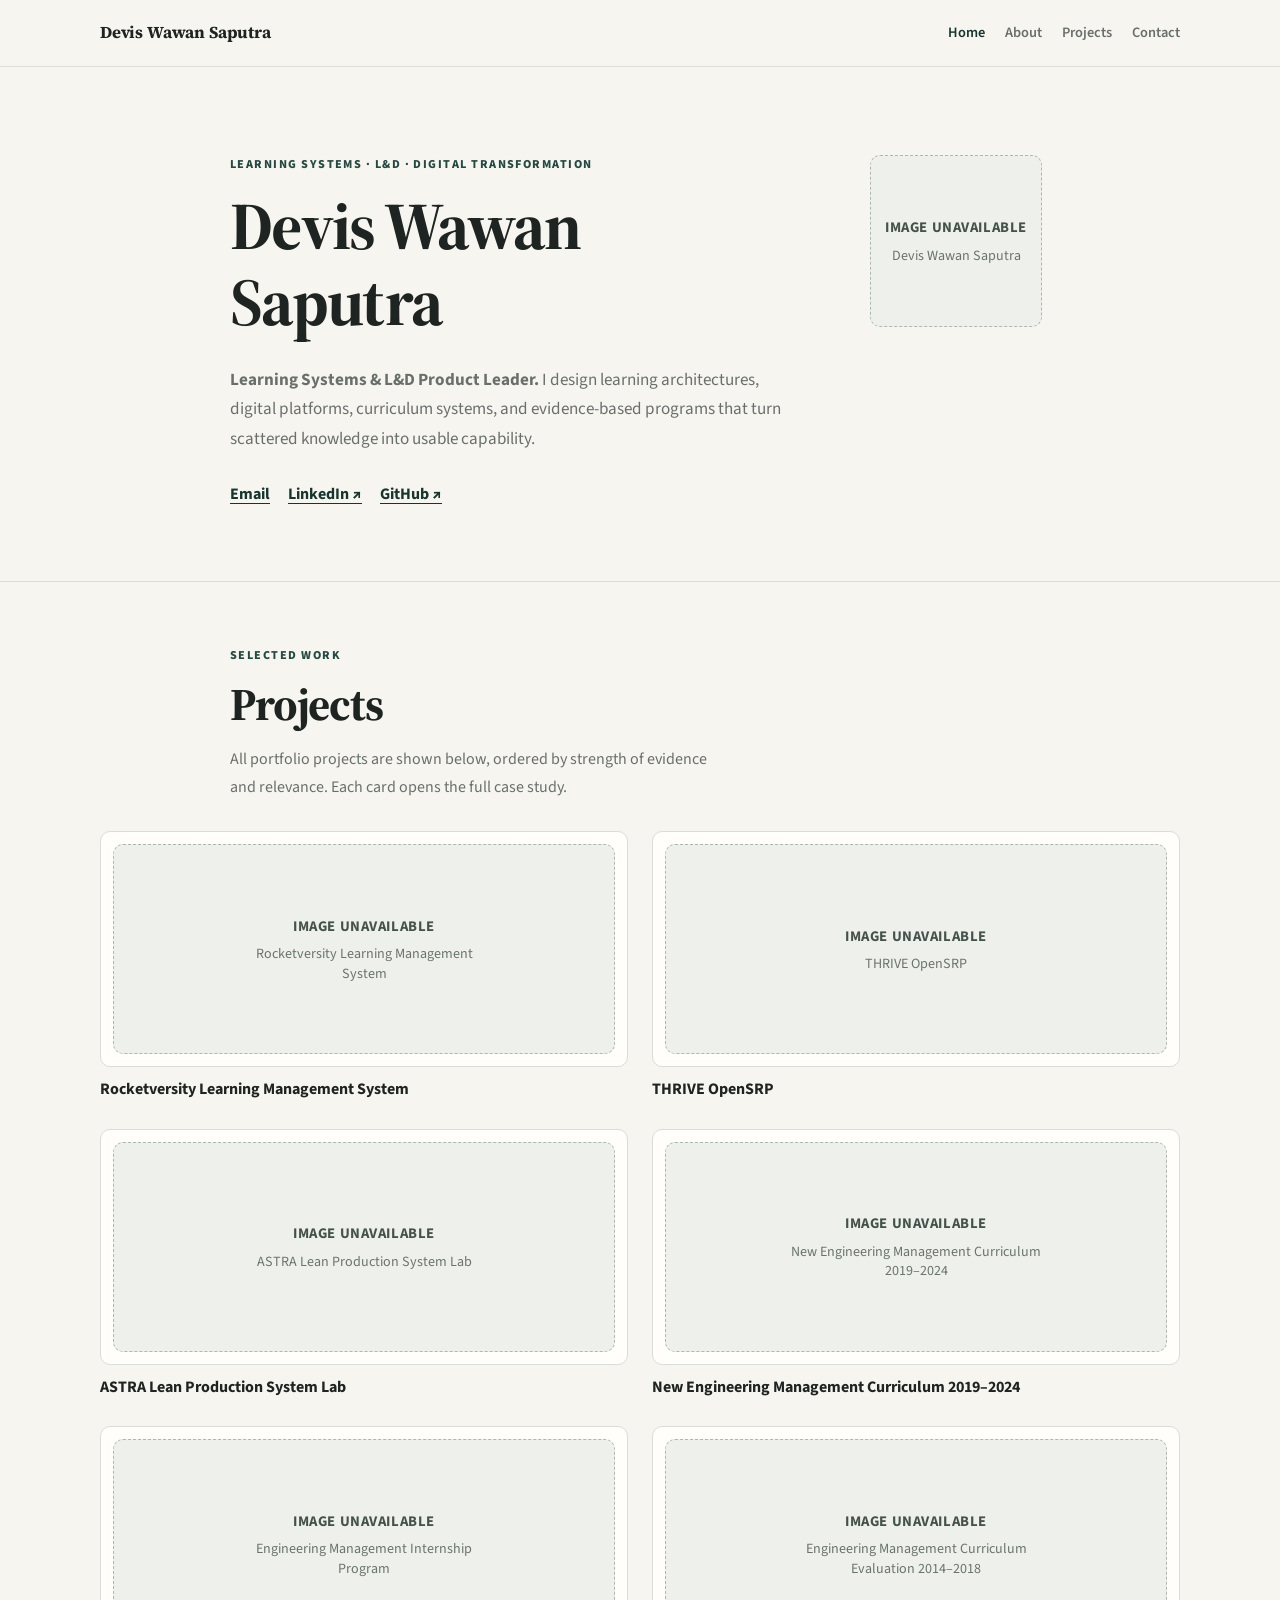
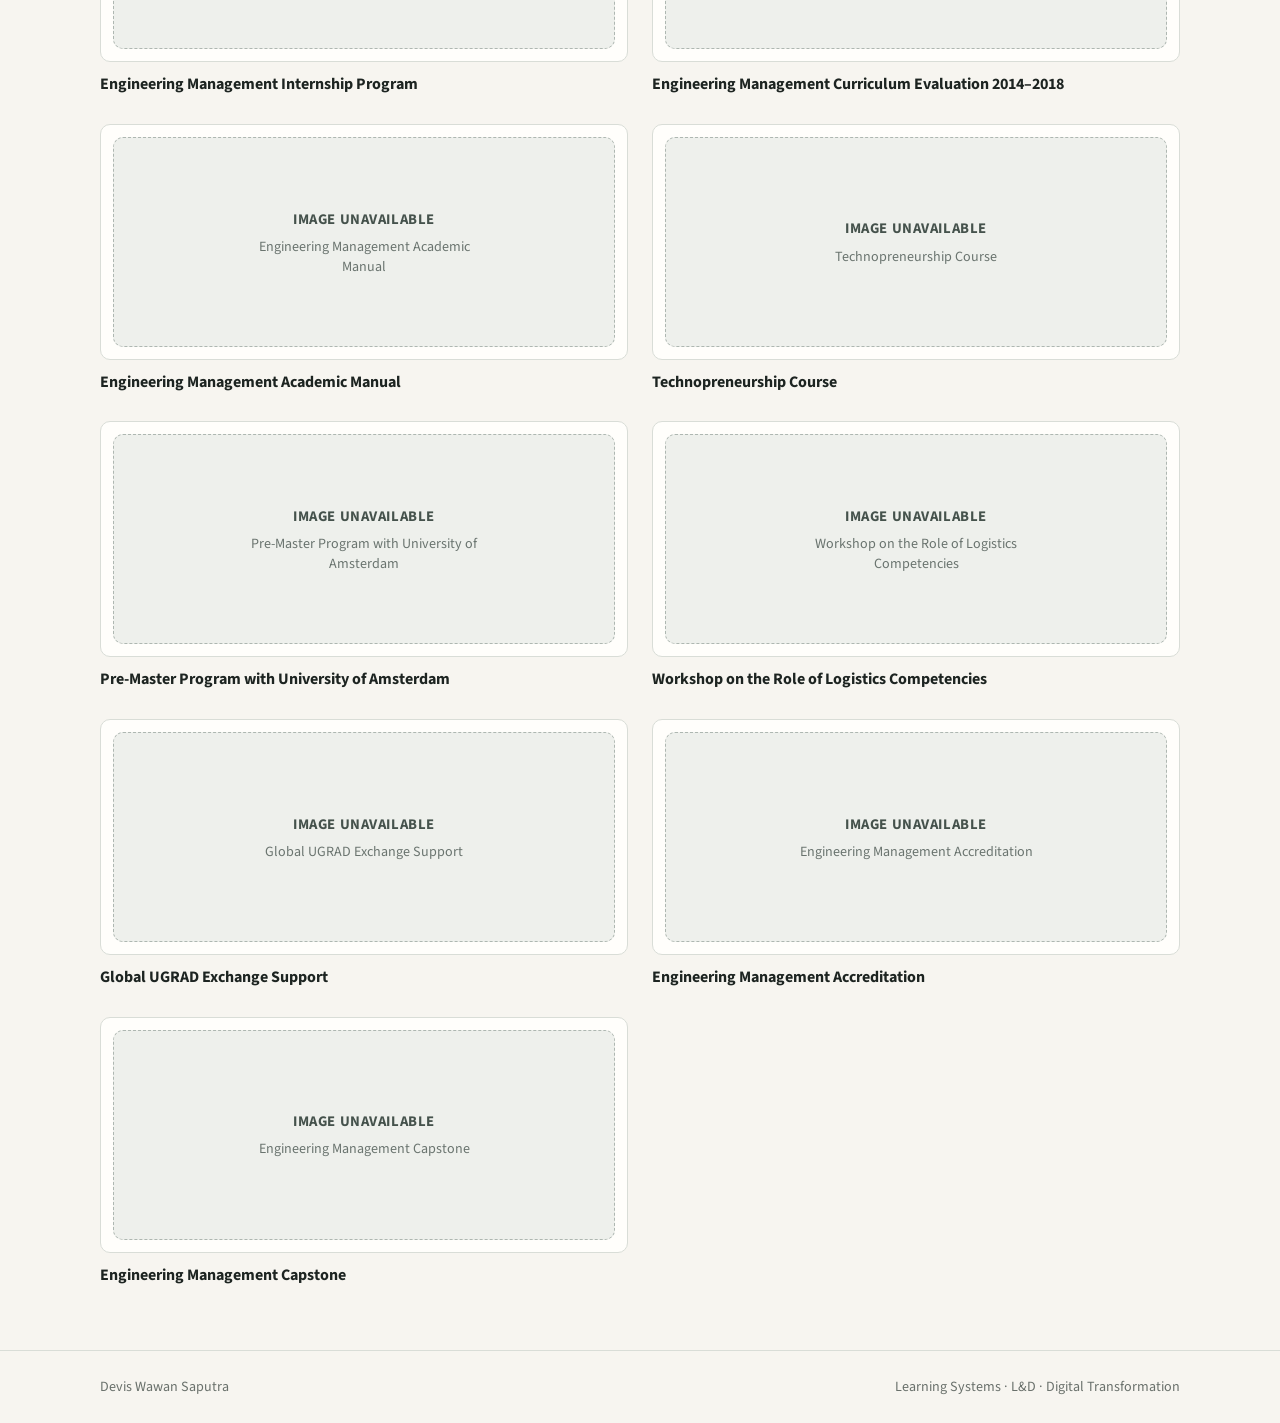
==== commit aff920a9: "Add robust image fallback handling to homepage" ====
--- a/index.html
+++ b/index.html
@@ -9,6 +9,8 @@
   <link rel="preconnect" href="https://fonts.gstatic.com" crossorigin>
   <link href="https://fonts.googleapis.com/css2?family=Source+Sans+3:wght@400;600;700;800&family=Source+Serif+4:opsz,wght@8..60,600;8..60,700&display=swap" rel="stylesheet">
   <link rel="stylesheet" href="styles.css">
+  <link rel="stylesheet" href="image-fallback.css">
+  <script src="image-fallback.js" defer></script>
   <script src="projects.js" defer></script>
 </head>
 <body>
@@ -37,7 +39,7 @@
             <a href="https://github.com/devissaputra" target="_blank" rel="noreferrer">GitHub ↗</a>
           </div>
         </div>
-        <img class="headshot" src="https://sites.google.com/sitesv-images-rt/[base64]w800" alt="Devis Wawan Saputra" decoding="async">
+        <img class="headshot" src="https://sites.google.com/sitesv-images-rt/[base64]w800" alt="Devis Wawan Saputra" decoding="async" referrerpolicy="no-referrer">
       </div>
     </section>
 
--- a/image-fallback.css
+++ b/image-fallback.css
@@ -0,0 +1,93 @@
+/* Image reliability layer: preserve original proportions and show an explicit state when an asset fails. */
+.headshot {
+  aspect-ratio: auto;
+  height: auto;
+  max-height: 220px;
+  object-fit: contain;
+}
+
+.project-card-media {
+  min-height: 0;
+  padding: 12px;
+}
+
+.project-card img {
+  width: 100%;
+  height: auto;
+  max-height: none;
+  object-fit: contain;
+}
+
+.project-hero-image {
+  width: auto;
+  max-width: 100%;
+  height: auto;
+  max-height: none;
+  object-fit: contain;
+}
+
+.image-gallery img {
+  display: block;
+  width: auto;
+  max-width: 100%;
+  height: auto;
+  max-height: none;
+  margin-inline: auto;
+  object-fit: contain;
+}
+
+.image-fallback {
+  display: flex !important;
+  flex-direction: column;
+  align-items: center;
+  justify-content: center;
+  gap: 6px;
+  width: 100%;
+  min-height: 180px;
+  padding: 24px;
+  background: #eef0ec;
+  border: 1px dashed #aeb7b1;
+  border-radius: 10px;
+  color: #45524c;
+  text-align: center;
+  box-shadow: none;
+}
+
+.image-fallback strong {
+  font-size: .92rem;
+  letter-spacing: .04em;
+  text-transform: uppercase;
+}
+
+.image-fallback span {
+  max-width: 36ch;
+  color: #6a746f;
+  font-size: .88rem;
+  line-height: 1.4;
+}
+
+.project-card-media .image-fallback {
+  min-height: 210px;
+}
+
+.project-hero-image.image-fallback {
+  width: 100%;
+  min-height: 280px;
+  margin-bottom: 38px;
+}
+
+.image-gallery .image-fallback {
+  min-height: 180px;
+}
+
+.headshot.image-fallback {
+  width: 172px;
+  min-height: 172px;
+  padding: 14px;
+}
+
+@media (max-width: 760px) {
+  .headshot.image-fallback { width: 132px; min-height: 132px; }
+  .project-card-media .image-fallback { min-height: 170px; }
+  .project-hero-image.image-fallback { min-height: 210px; }
+}
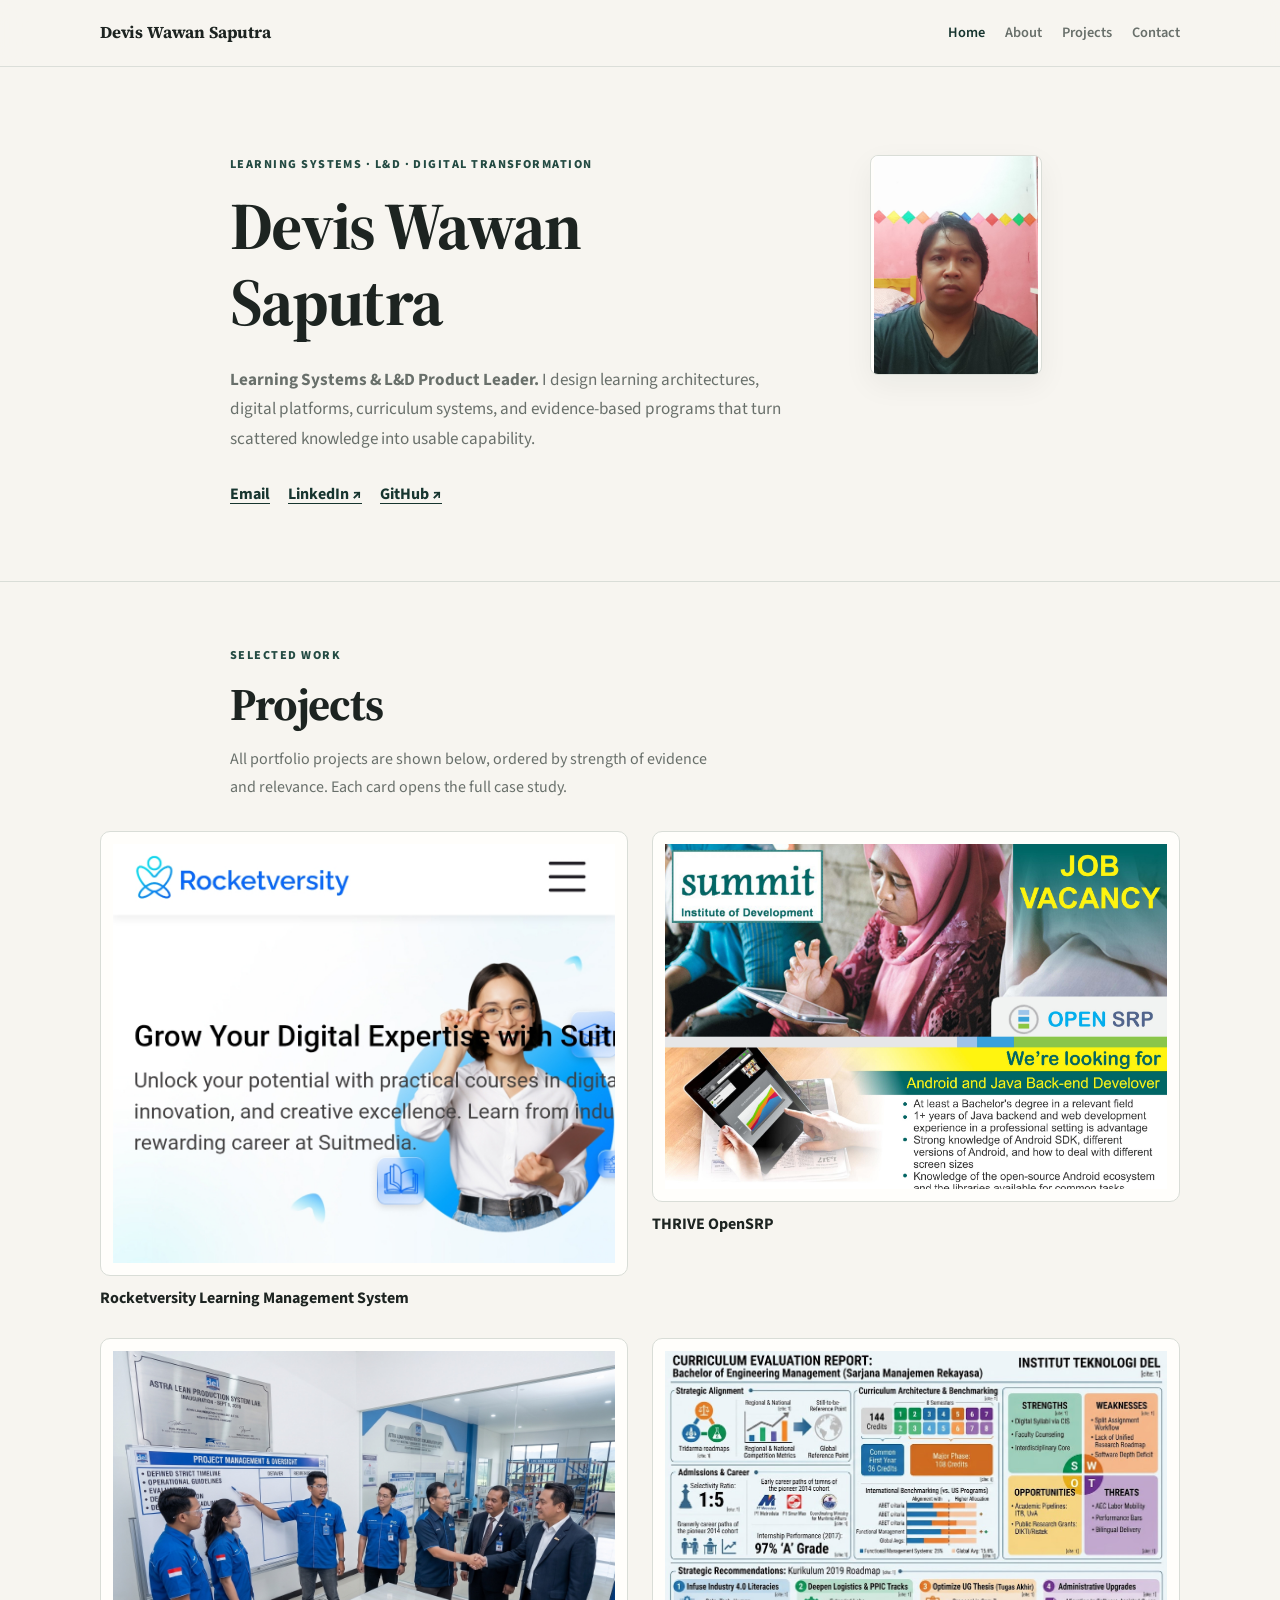
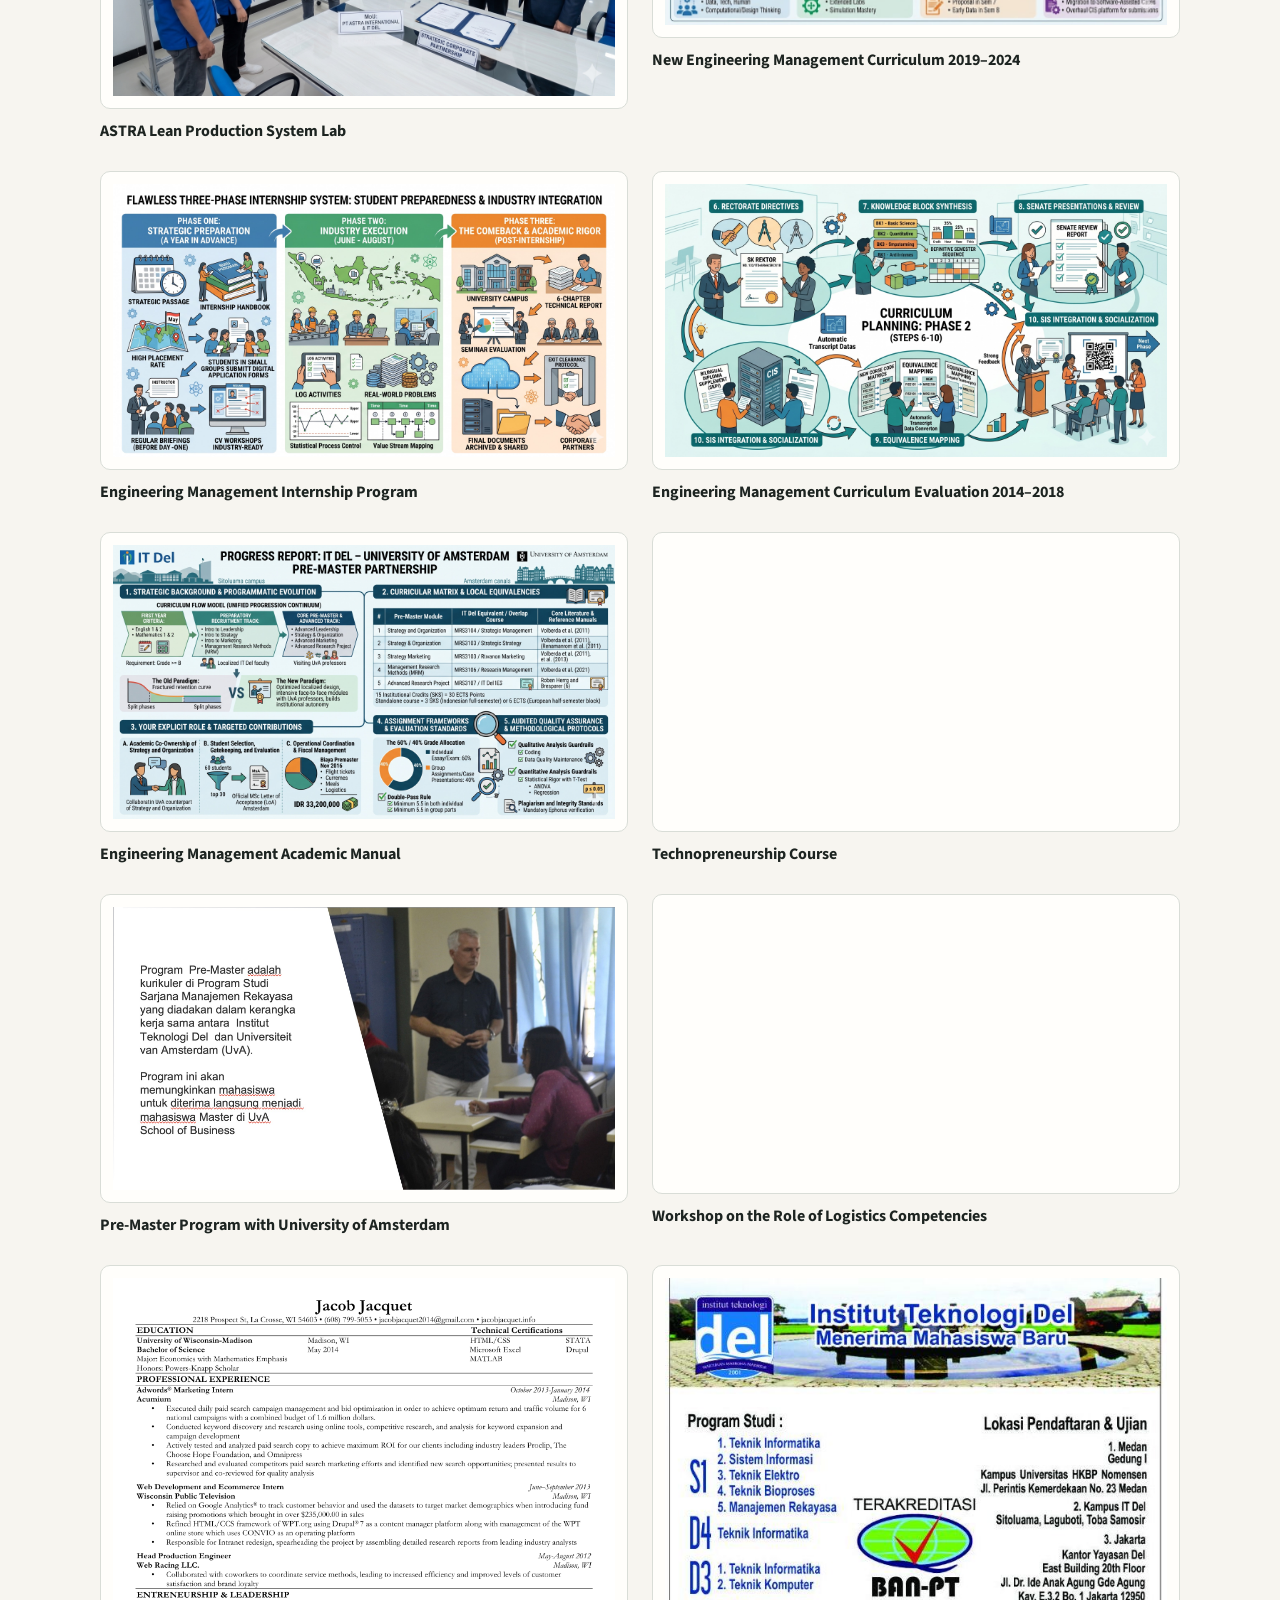
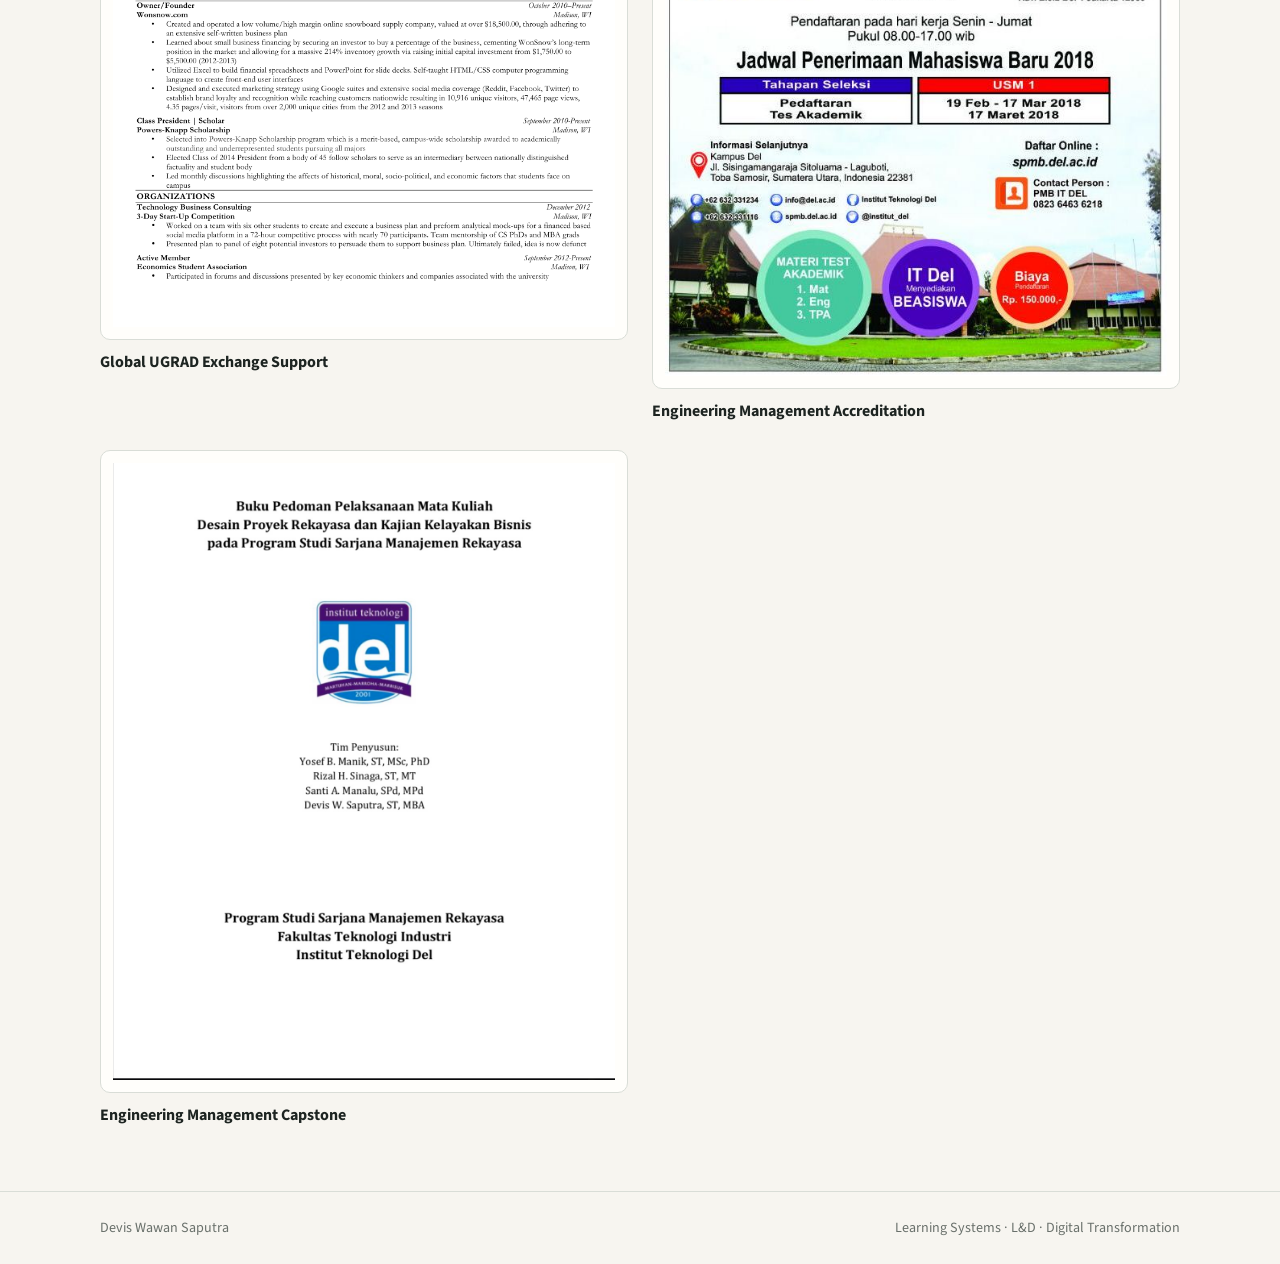
==== commit 69899d20: "Switch homepage to local repository images" ====
--- a/index.html
+++ b/index.html
@@ -12,6 +12,7 @@
   <link rel="stylesheet" href="image-fallback.css">
   <script src="image-fallback.js" defer></script>
   <script src="projects.js" defer></script>
+  <script src="image-overrides.js" defer></script>
 </head>
 <body>
   <header class="site-header">
@@ -39,7 +40,7 @@
             <a href="https://github.com/devissaputra" target="_blank" rel="noreferrer">GitHub ↗</a>
           </div>
         </div>
-        <img class="headshot" src="https://sites.google.com/sitesv-images-rt/[base64]w800" alt="Devis Wawan Saputra" decoding="async" referrerpolicy="no-referrer">
+        <img class="headshot" src="headshot-devis.jpg" alt="Devis Wawan Saputra" decoding="async">
       </div>
     </section>
 
@@ -62,4 +63,4 @@
     </div>
   </footer>
 </body>
-</html>
+</html>
